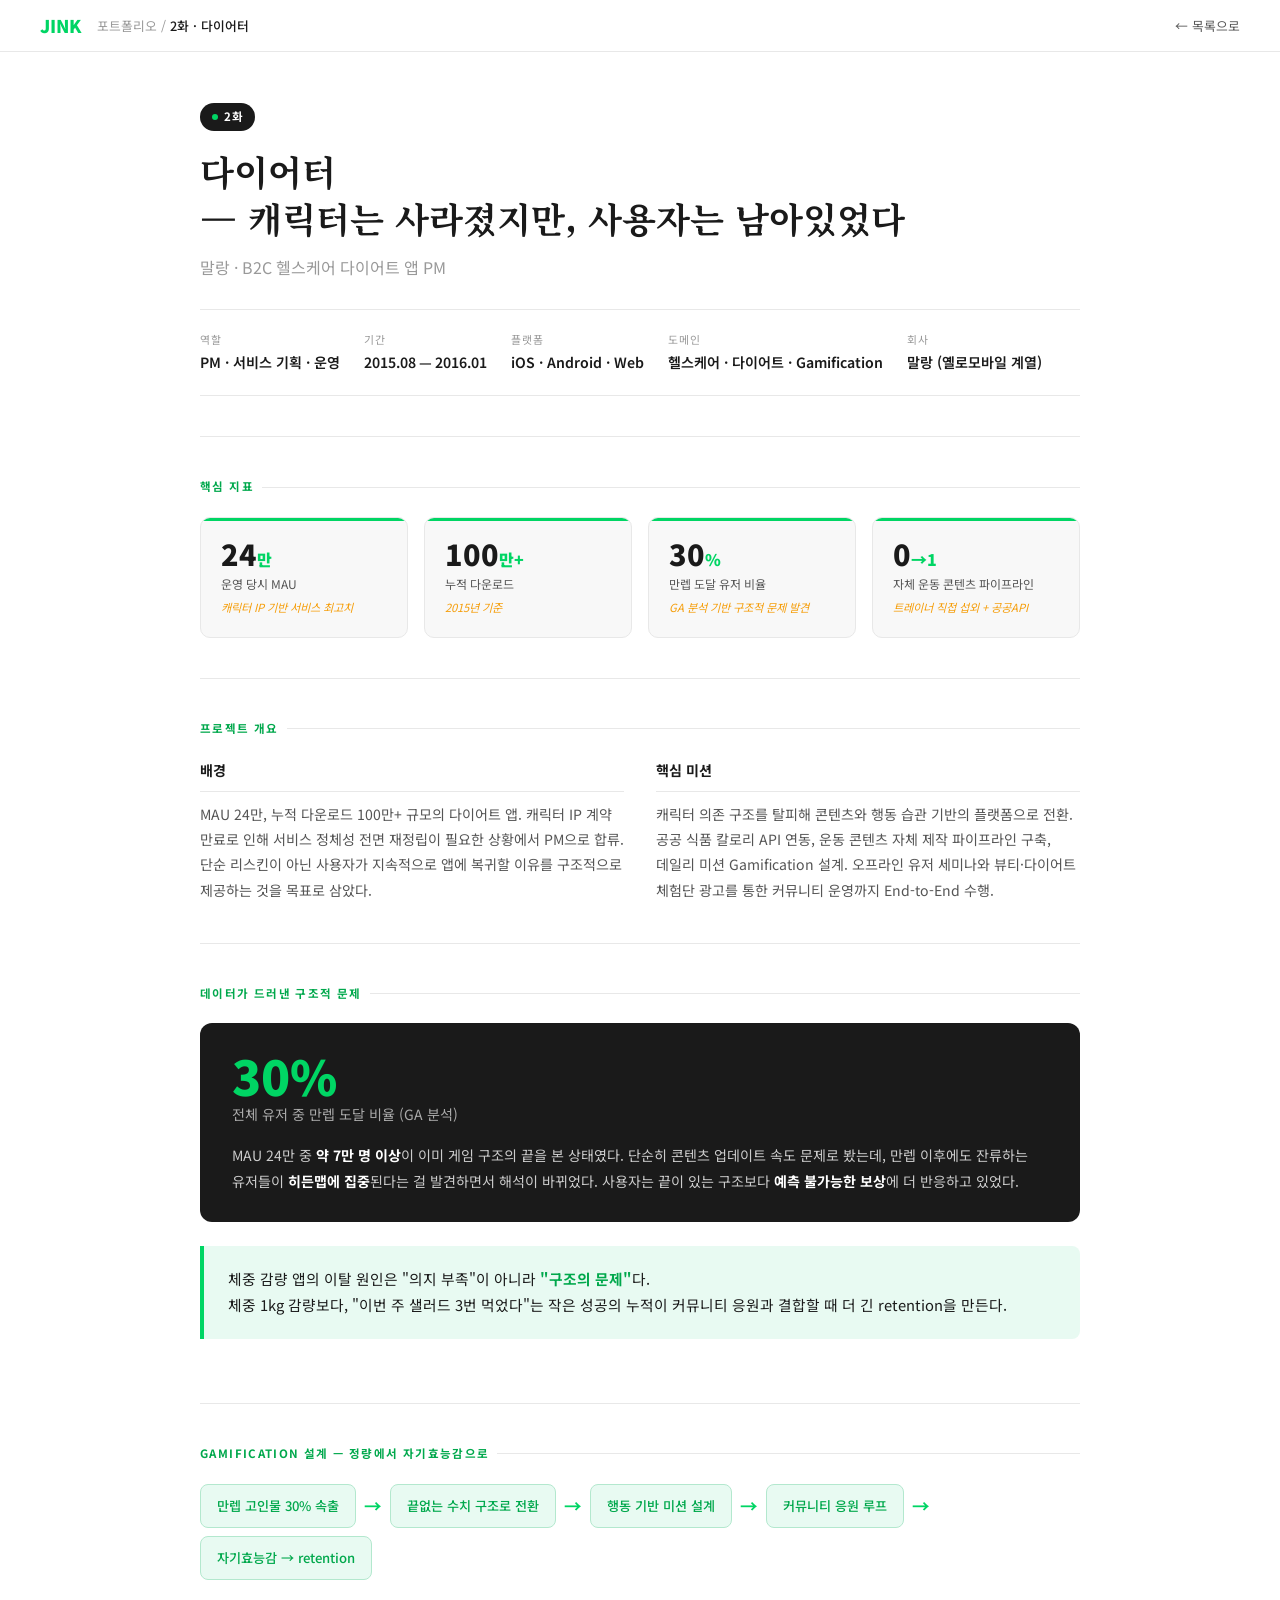
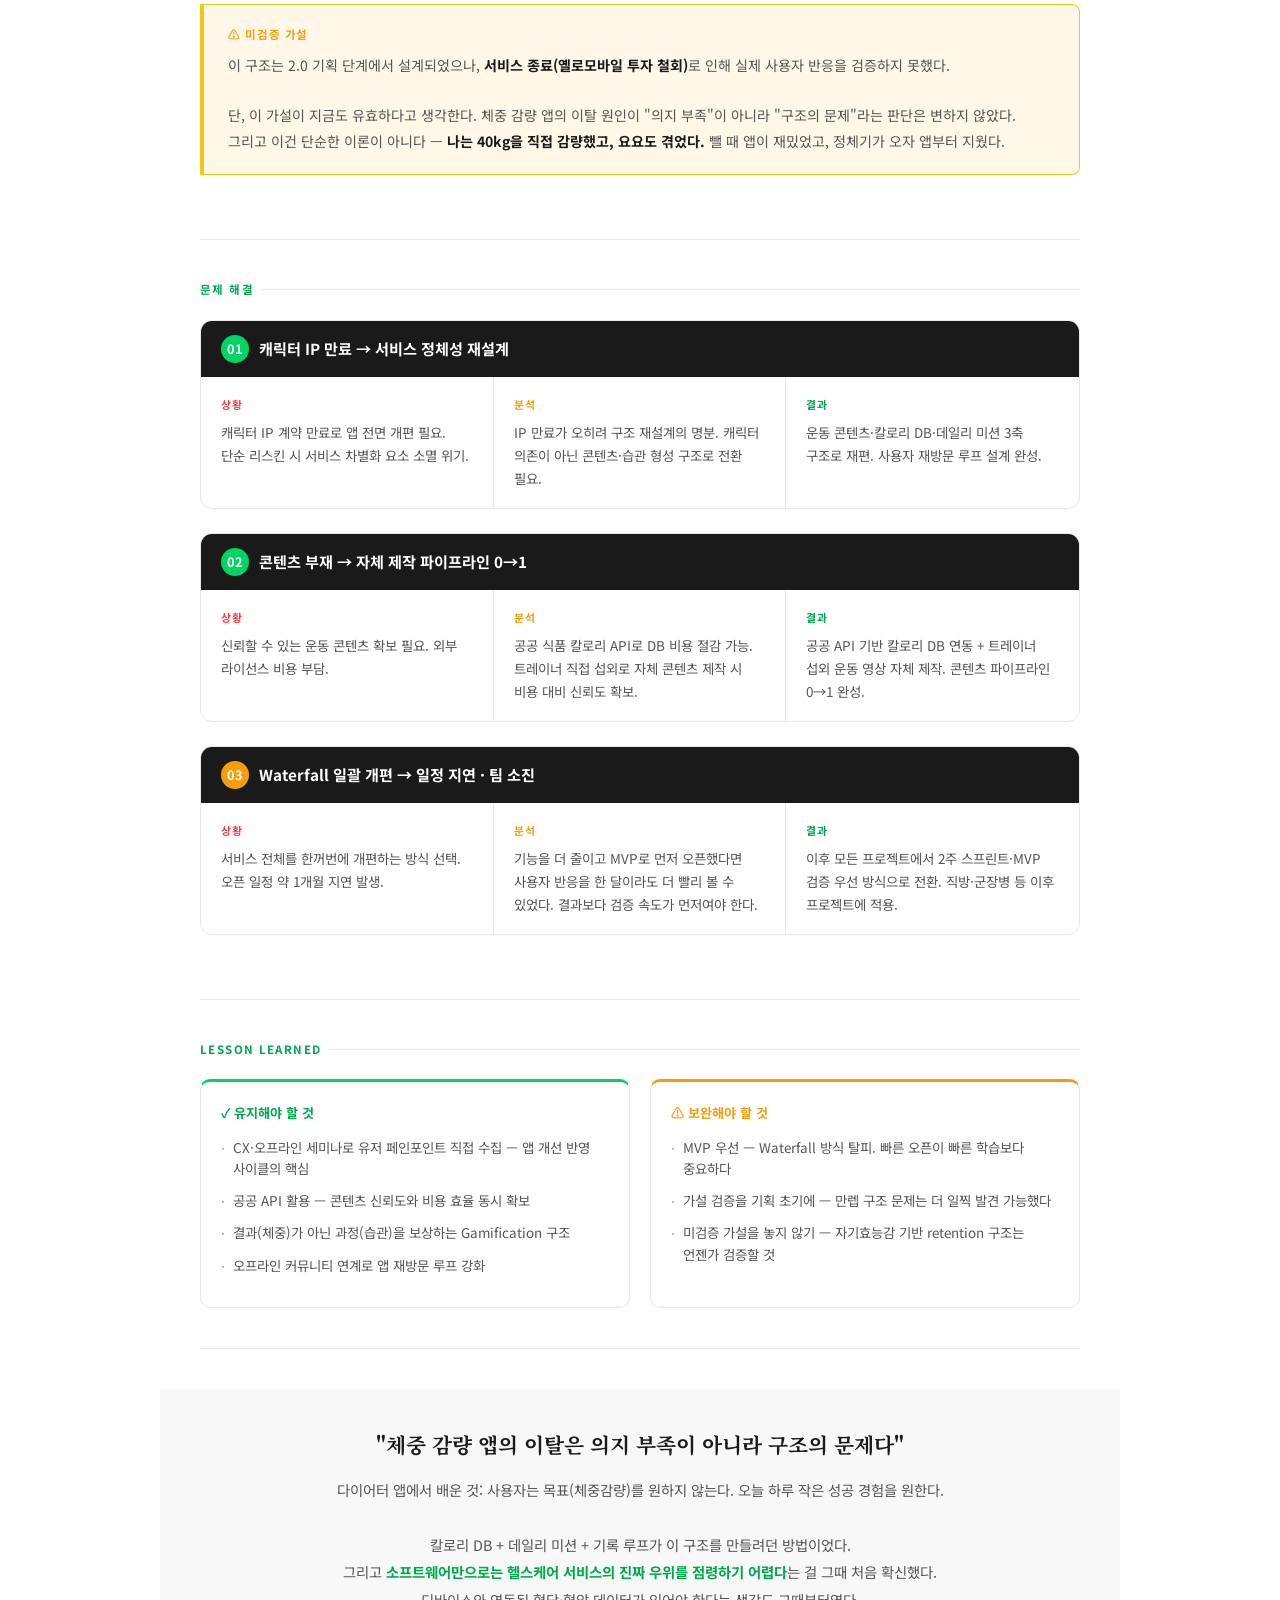
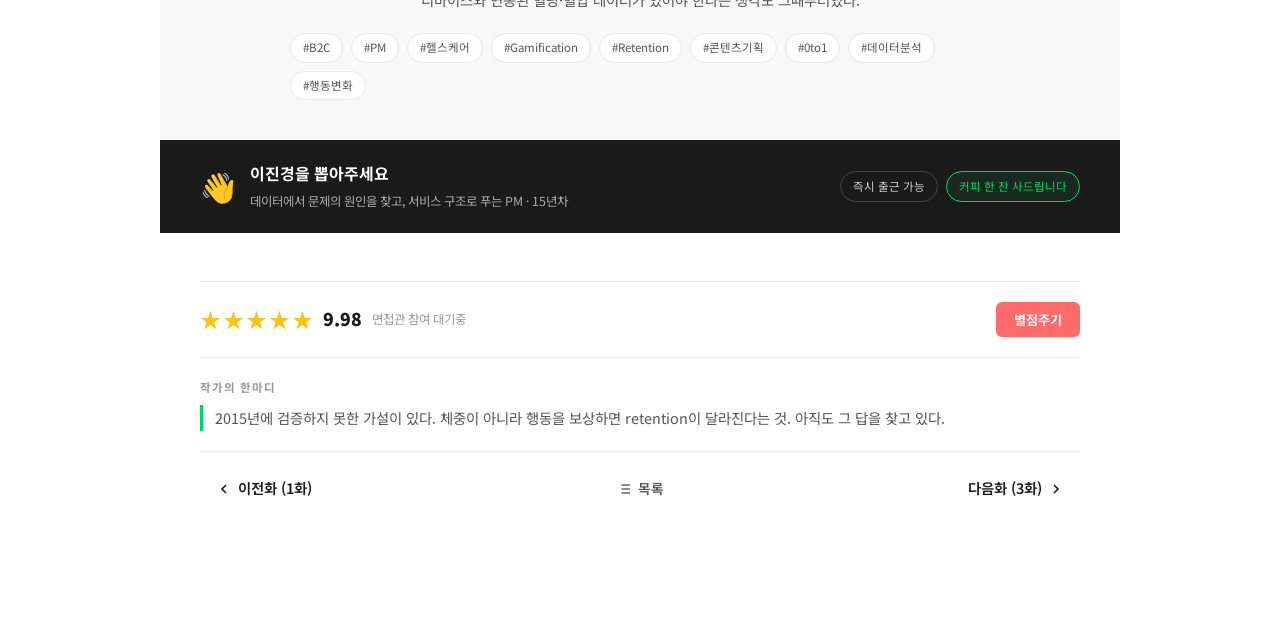
==== portfolio_dieter.html @ 65a644e1 "feat: 포트폴리오 이미지 경로 수정 및 배포 버전 완료" ====
<!DOCTYPE html>
<html lang="ko">
<head>
<meta charset="UTF-8">
<meta name="viewport" content="width=device-width, initial-scale=1.0">
<title>2화 — 다이어터 | JINK Portfolio</title>
<link href="https://fonts.googleapis.com/css2?family=Noto+Sans+KR:wght@300;400;500;700;900&family=Noto+Serif+KR:wght@400;700&display=swap" rel="stylesheet">
<style>
  :root {
    --primary: #00d564;
    --primary-light: #e8faf2;
    --primary-dark: #00a84c;
    --accent: #ff6b6b;
    --warning: #f59e0b;
    --text-primary: #1a1a1a;
    --text-secondary: #555;
    --text-muted: #999;
    --border: #e8e8e8;
    --bg: #ffffff;
    --bg-sub: #f8f8f8;
    --bg-dark: #1a1a1a;
    --star: #f5c518;
    --width: 960px;
  }

  * { box-sizing: border-box; margin: 0; padding: 0; }

  body {
    font-family: 'Noto Sans KR', sans-serif;
    background: var(--bg);
    color: var(--text-primary);
    line-height: 1.7;
  }

  /* ── 헤더 ── */
  .header {
    position: sticky;
    top: 0;
    z-index: 100;
    background: rgba(255,255,255,0.95);
    backdrop-filter: blur(8px);
    border-bottom: 1px solid var(--border);
    padding: 0 40px;
    height: 52px;
    display: flex;
    align-items: center;
    justify-content: space-between;
    max-width: 100%;
  }
  .header-left { display: flex; align-items: center; gap: 16px; }
  .logo { font-size: 1.1rem; font-weight: 900; color: var(--primary); }
  .breadcrumb { font-size: 0.8rem; color: var(--text-muted); }
  .breadcrumb span { color: var(--text-primary); font-weight: 500; }
  .back-btn {
    font-size: 0.8rem;
    color: var(--text-secondary);
    cursor: pointer;
    display: flex;
    align-items: center;
    gap: 4px;
    text-decoration: none;
    transition: color 0.15s;
  }
  .back-btn:hover { color: var(--primary); }

  /* ── 메인 컨테이너 ── */
  .container {
    max-width: var(--width);
    margin: 0 auto;
    padding: 0 40px 80px;
  }

  /* ── 히어로 섹션 ── */
  .hero {
    padding: 48px 0 40px;
    border-bottom: 1px solid var(--border);
  }
  .episode-badge {
    display: inline-flex;
    align-items: center;
    gap: 6px;
    background: var(--bg-dark);
    color: #fff;
    font-size: 0.72rem;
    font-weight: 700;
    padding: 4px 12px;
    border-radius: 20px;
    letter-spacing: 0.05em;
    margin-bottom: 16px;
  }
  .episode-badge .dot { width: 6px; height: 6px; border-radius: 50%; background: var(--primary); }
  .hero-title {
    font-family: 'Noto Serif KR', serif;
    font-size: 2.2rem;
    font-weight: 700;
    line-height: 1.35;
    color: var(--text-primary);
    margin-bottom: 12px;
    word-break: keep-all;
  }
  .hero-sub {
    font-size: 1rem;
    color: var(--text-muted);
    margin-bottom: 28px;
  }
  .hero-meta {
    display: flex;
    flex-wrap: wrap;
    gap: 24px;
    padding: 20px 0;
    border-top: 1px solid var(--border);
    border-bottom: 1px solid var(--border);
  }
  .meta-item { display: flex; flex-direction: column; gap: 3px; }
  .meta-label { font-size: 0.68rem; color: var(--text-muted); letter-spacing: 0.1em; text-transform: uppercase; }
  .meta-value { font-size: 0.88rem; font-weight: 600; color: var(--text-primary); }

  /* ── KPI 그리드 ── */
  .kpi-section { padding: 40px 0; border-bottom: 1px solid var(--border); }
  .section-title {
    font-size: 0.72rem;
    font-weight: 700;
    letter-spacing: 0.12em;
    color: var(--primary-dark);
    text-transform: uppercase;
    margin-bottom: 20px;
    display: flex;
    align-items: center;
    gap: 8px;
  }
  .section-title::after {
    content: '';
    flex: 1;
    height: 1px;
    background: var(--border);
  }
  .kpi-grid {
    display: grid;
    grid-template-columns: repeat(4, 1fr);
    gap: 16px;
  }
  @media(max-width: 700px) { .kpi-grid { grid-template-columns: repeat(2, 1fr); } }
  .kpi-card {
    background: var(--bg-sub);
    border: 1px solid var(--border);
    border-radius: 10px;
    padding: 20px;
    position: relative;
    overflow: hidden;
  }
  .kpi-card::before {
    content: '';
    position: absolute;
    top: 0; left: 0; right: 0;
    height: 3px;
    background: var(--primary);
  }
  .kpi-num {
    font-size: 1.8rem;
    font-weight: 900;
    color: var(--text-primary);
    line-height: 1.1;
    margin-bottom: 4px;
  }
  .kpi-num span { font-size: 1rem; color: var(--primary); }
  .kpi-desc { font-size: 0.75rem; color: var(--text-secondary); margin-bottom: 4px; }
  .kpi-context { font-size: 0.7rem; color: var(--warning); font-style: italic; }

  /* ── 개요 섹션 ── */
  .overview-section { padding: 40px 0; border-bottom: 1px solid var(--border); }
  .overview-grid {
    display: grid;
    grid-template-columns: 1fr 1fr;
    gap: 32px;
  }
  @media(max-width: 640px) { .overview-grid { grid-template-columns: 1fr; } }
  .overview-block h3 {
    font-size: 0.88rem;
    font-weight: 700;
    color: var(--text-primary);
    margin-bottom: 10px;
    padding-bottom: 8px;
    border-bottom: 1px solid var(--border);
  }
  .overview-block p {
    font-size: 0.88rem;
    color: var(--text-secondary);
    line-height: 1.8;
    word-break: keep-all;
  }

  /* ── 인사이트 박스 ── */
  .insight-box {
    background: var(--primary-light);
    border-left: 4px solid var(--primary);
    border-radius: 0 8px 8px 0;
    padding: 20px 24px;
    margin: 24px 0;
    font-size: 0.92rem;
    color: var(--text-primary);
    line-height: 1.8;
    word-break: keep-all;
  }
  .insight-box strong { color: var(--primary-dark); }

  /* ── 문제 해결 섹션 ── */
  .problem-section { padding: 40px 0; border-bottom: 1px solid var(--border); }
  .problem-card {
    border: 1px solid var(--border);
    border-radius: 12px;
    overflow: hidden;
    margin-bottom: 24px;
  }
  .problem-header {
    background: var(--bg-dark);
    color: #fff;
    padding: 14px 20px;
    display: flex;
    align-items: center;
    gap: 10px;
  }
  .problem-num {
    width: 28px; height: 28px;
    border-radius: 50%;
    background: var(--primary);
    color: #fff;
    font-size: 0.8rem;
    font-weight: 700;
    display: flex;
    align-items: center;
    justify-content: center;
    flex-shrink: 0;
  }
  .problem-header h3 { font-size: 0.95rem; font-weight: 700; }
  .problem-body {
    display: grid;
    grid-template-columns: 1fr 1fr 1fr;
    gap: 0;
  }
  @media(max-width: 640px) { .problem-body { grid-template-columns: 1fr; } }
  .problem-cell {
    padding: 18px 20px;
    border-right: 1px solid var(--border);
  }
  .problem-cell:last-child { border-right: none; }
  .cell-label {
    font-size: 0.68rem;
    font-weight: 700;
    letter-spacing: 0.1em;
    color: var(--text-muted);
    text-transform: uppercase;
    margin-bottom: 8px;
  }
  .cell-label.situation { color: #ef4444; }
  .cell-label.analysis { color: var(--warning); }
  .cell-label.result { color: var(--primary-dark); }
  .problem-cell p { font-size: 0.84rem; color: var(--text-secondary); line-height: 1.7; word-break: keep-all; }

  /* ── 데이터 분석 섹션 ── */
  .data-section { padding: 40px 0; border-bottom: 1px solid var(--border); }
  .data-highlight {
    background: var(--bg-dark);
    border-radius: 12px;
    padding: 28px 32px;
    margin-bottom: 24px;
    color: #fff;
  }
  .data-highlight .big-num {
    font-size: 3rem;
    font-weight: 900;
    color: var(--primary);
    line-height: 1;
  }
  .data-highlight .big-label {
    font-size: 0.88rem;
    color: #aaa;
    margin-top: 4px;
    margin-bottom: 16px;
  }
  .data-highlight p { font-size: 0.88rem; color: #ccc; line-height: 1.8; word-break: keep-all; }
  .data-highlight strong { color: #fff; }

  /* ── 가설 전환 플로우 ── */
  .flow-section { padding: 40px 0; border-bottom: 1px solid var(--border); }
  .flow-wrap {
    display: flex;
    flex-wrap: wrap;
    align-items: center;
    gap: 8px;
    margin: 20px 0;
  }
  .flow-step {
    background: var(--primary-light);
    border: 1px solid #b3e8ce;
    border-radius: 8px;
    padding: 10px 16px;
    font-size: 0.82rem;
    color: var(--primary-dark);
    font-weight: 500;
    word-break: keep-all;
  }
  .flow-arrow { color: var(--primary); font-size: 1.1rem; font-weight: 700; }

  /* ── 미검증 가설 박스 ── */
  .unverified-box {
    background: #fff8e8;
    border: 1px solid #f5c518;
    border-left: 4px solid #f5c518;
    border-radius: 0 8px 8px 0;
    padding: 20px 24px;
    margin: 24px 0;
  }
  .unverified-label {
    font-size: 0.72rem;
    font-weight: 700;
    color: var(--warning);
    letter-spacing: 0.08em;
    margin-bottom: 8px;
  }
  .unverified-box p { font-size: 0.88rem; color: var(--text-secondary); line-height: 1.8; word-break: keep-all; }
  .unverified-box strong { color: var(--text-primary); }

  /* ── Lesson Learned ── */
  .lesson-section { padding: 40px 0; border-bottom: 1px solid var(--border); }
  .lesson-grid {
    display: grid;
    grid-template-columns: 1fr 1fr;
    gap: 20px;
  }
  @media(max-width: 640px) { .lesson-grid { grid-template-columns: 1fr; } }
  .lesson-card {
    border: 1px solid var(--border);
    border-radius: 10px;
    padding: 20px;
  }
  .lesson-card.keep { border-top: 3px solid var(--primary); }
  .lesson-card.fix { border-top: 3px solid var(--warning); }
  .lesson-card h3 {
    font-size: 0.82rem;
    font-weight: 700;
    margin-bottom: 12px;
  }
  .lesson-card.keep h3 { color: var(--primary-dark); }
  .lesson-card.fix h3 { color: var(--warning); }
  .lesson-item {
    display: flex;
    gap: 8px;
    margin-bottom: 10px;
    font-size: 0.84rem;
    color: var(--text-secondary);
    line-height: 1.6;
    word-break: keep-all;
  }
  .lesson-item::before {
    content: '·';
    color: var(--text-muted);
    flex-shrink: 0;
    margin-top: 1px;
  }

  /* ── 웰다 연결 섹션 ── */
  .connect-section {
    padding: 40px 0;
    background: var(--bg-sub);
    margin: 40px -40px 0;
    padding: 40px;
  }
  .connect-box {
    max-width: 700px;
    margin: 0 auto;
    text-align: center;
  }
  .connect-box .connect-title {
    font-family: 'Noto Serif KR', serif;
    font-size: 1.3rem;
    font-weight: 700;
    color: var(--text-primary);
    margin-bottom: 16px;
    line-height: 1.5;
    word-break: keep-all;
  }
  .connect-box p {
    font-size: 0.9rem;
    color: var(--text-secondary);
    line-height: 1.9;
    word-break: keep-all;
  }
  .connect-box strong { color: var(--primary-dark); }

  /* ── 태그 ── */
  .tags { display: flex; flex-wrap: wrap; gap: 8px; margin-top: 20px; }
  .tag {
    font-size: 0.72rem;
    padding: 4px 12px;
    border-radius: 20px;
    border: 1px solid var(--border);
    color: var(--text-secondary);
    background: var(--bg);
  }

  /* ── 네비게이션 ── */
  .nav-bottom {
    display: flex;
    justify-content: space-between;
    align-items: center;
    padding: 32px 0 0;
    border-top: 1px solid var(--border);
    margin-top: 40px;
  }
  .nav-btn {
    display: flex;
    flex-direction: column;
    gap: 4px;
    cursor: pointer;
    text-decoration: none;
  }
  .nav-btn .nav-label { font-size: 0.7rem; color: var(--text-muted); }
  .nav-btn .nav-title { font-size: 0.9rem; font-weight: 600; color: var(--text-primary); }
  .nav-btn:hover .nav-title { color: var(--primary); }
  .nav-btn.next { text-align: right; }

  /* ── 에피소드 푸터 ── */
  .episode-footer {
    margin-top: 48px;
    border-top: 1px solid var(--border);
  }
  .rating-section {
    display: flex;
    align-items: center;
    justify-content: space-between;
    padding: 20px 0;
    border-bottom: 1px solid var(--border);
  }
  .rating-left { display: flex; align-items: center; gap: 10px; }
  .rating-stars { display: flex; gap: 2px; }
  .star { font-size: 1.3rem; color: var(--star); }
  .rating-num { font-size: 1.1rem; font-weight: 900; color: var(--text-primary); }
  .rating-count { font-size: 0.78rem; color: var(--text-muted); }
  .rating-btn {
    background: var(--accent);
    color: #fff;
    border: none;
    border-radius: 6px;
    padding: 8px 18px;
    font-size: 0.82rem;
    font-weight: 700;
    cursor: pointer;
    font-family: 'Noto Sans KR', sans-serif;
    transition: background 0.15s;
  }
  .rating-btn:hover { background: #e05555; }
  .author-comment {
    padding: 20px 0;
    border-bottom: 1px solid var(--border);
  }
  .author-comment-label {
    font-size: 0.72rem;
    font-weight: 700;
    color: var(--text-muted);
    letter-spacing: 0.08em;
    margin-bottom: 8px;
  }
  .author-comment-text {
    font-size: 0.9rem;
    color: var(--text-secondary);
    line-height: 1.8;
    word-break: keep-all;
    padding-left: 12px;
    border-left: 3px solid var(--primary);
  }
  .episode-nav {
    display: flex;
    align-items: center;
    justify-content: space-between;
    padding: 16px 0 40px;
  }
  .ep-nav-btn {
    display: flex;
    align-items: center;
    gap: 6px;
    font-size: 0.9rem;
    font-weight: 600;
    color: var(--text-primary);
    text-decoration: none;
    padding: 8px 16px;
    border-radius: 6px;
    transition: all 0.15s;
  }
  .ep-nav-btn:hover { background: var(--bg-sub); color: var(--primary); }
  .ep-nav-btn.center { color: var(--text-secondary); font-size: 0.85rem; }

  /* ── 채용 배너 ── */
  .hire-banner {
    background: var(--bg-dark);
    margin: 0 -40px;
    padding: 0 40px;
  }
  .hire-banner-inner {
    max-width: var(--width);
    margin: 0 auto;
    padding: 20px 0;
    display: flex;
    align-items: center;
    justify-content: space-between;
    gap: 20px;
  }
  .hire-left { display: flex; align-items: center; gap: 14px; }
  .hire-emoji { font-size: 1.8rem; }
  .hire-title { font-size: 1rem; font-weight: 700; color: #fff; margin-bottom: 4px; }
  .hire-sub { font-size: 0.78rem; color: #aaa; }
  .hire-right { display: flex; gap: 8px; flex-shrink: 0; flex-wrap: wrap; }
  .hire-tag {
    font-size: 0.72rem;
    padding: 5px 12px;
    border-radius: 20px;
    border: 1px solid #444;
    color: #ccc;
    white-space: nowrap;
  }
  .hire-tag.green {
    border-color: var(--primary);
    color: var(--primary);
    background: rgba(0,213,100,0.08);
  }
</style>
</head>
<body>

<!-- 헤더 -->
<header class="header">
  <div class="header-left">
    <div class="logo">JINK</div>
    <div class="breadcrumb">포트폴리오 / <span>2화 · 다이어터</span></div>
  </div>
  <a href="portfolio_webtoon.html" class="back-btn">
    ← 목록으로
  </a>
</header>

<div class="container">

  <!-- 히어로 -->
  <section class="hero">
    <div class="episode-badge">
      <span class="dot"></span>
      2화
    </div>
    <h1 class="hero-title">다이어터<br>— 캐릭터는 사라졌지만, 사용자는 남아있었다</h1>
    <p class="hero-sub">말랑 · B2C 헬스케어 다이어트 앱 PM</p>
    <div class="hero-meta">
      <div class="meta-item">
        <span class="meta-label">역할</span>
        <span class="meta-value">PM · 서비스 기획 · 운영</span>
      </div>
      <div class="meta-item">
        <span class="meta-label">기간</span>
        <span class="meta-value">2015.08 — 2016.01</span>
      </div>
      <div class="meta-item">
        <span class="meta-label">플랫폼</span>
        <span class="meta-value">iOS · Android · Web</span>
      </div>
      <div class="meta-item">
        <span class="meta-label">도메인</span>
        <span class="meta-value">헬스케어 · 다이어트 · Gamification</span>
      </div>
      <div class="meta-item">
        <span class="meta-label">회사</span>
        <span class="meta-value">말랑 (옐로모바일 계열)</span>
      </div>
    </div>
  </section>

  <!-- KPI -->
  <section class="kpi-section">
    <div class="section-title">핵심 지표</div>
    <div class="kpi-grid">
      <div class="kpi-card">
        <div class="kpi-num">24<span>만</span></div>
        <div class="kpi-desc">운영 당시 MAU</div>
        <div class="kpi-context">캐릭터 IP 기반 서비스 최고치</div>
      </div>
      <div class="kpi-card">
        <div class="kpi-num">100<span>만+</span></div>
        <div class="kpi-desc">누적 다운로드</div>
        <div class="kpi-context">2015년 기준</div>
      </div>
      <div class="kpi-card">
        <div class="kpi-num">30<span>%</span></div>
        <div class="kpi-desc">만렙 도달 유저 비율</div>
        <div class="kpi-context">GA 분석 기반 구조적 문제 발견</div>
      </div>
      <div class="kpi-card">
        <div class="kpi-num">0<span>→1</span></div>
        <div class="kpi-desc">자체 운동 콘텐츠 파이프라인</div>
        <div class="kpi-context">트레이너 직접 섭외 + 공공API</div>
      </div>
    </div>
  </section>

  <!-- 개요 -->
  <section class="overview-section">
    <div class="section-title">프로젝트 개요</div>
    <div class="overview-grid">
      <div class="overview-block">
        <h3>배경</h3>
        <p>MAU 24만, 누적 다운로드 100만+ 규모의 다이어트 앱. 캐릭터 IP 계약 만료로 인해 서비스 정체성 전면 재정립이 필요한 상황에서 PM으로 합류. 단순 리스킨이 아닌 사용자가 지속적으로 앱에 복귀할 이유를 구조적으로 제공하는 것을 목표로 삼았다.</p>
      </div>
      <div class="overview-block">
        <h3>핵심 미션</h3>
        <p>캐릭터 의존 구조를 탈피해 콘텐츠와 행동 습관 기반의 플랫폼으로 전환. 공공 식품 칼로리 API 연동, 운동 콘텐츠 자체 제작 파이프라인 구축, 데일리 미션 Gamification 설계. 오프라인 유저 세미나와 뷰티·다이어트 체험단 광고를 통한 커뮤니티 운영까지 End-to-End 수행.</p>
      </div>
    </div>
  </section>

  <!-- 데이터 분석 -->
  <section class="data-section">
    <div class="section-title">데이터가 드러낸 구조적 문제</div>

    <div class="data-highlight">
      <div class="big-num">30%</div>
      <div class="big-label">전체 유저 중 만렙 도달 비율 (GA 분석)</div>
      <p>MAU 24만 중 <strong>약 7만 명 이상</strong>이 이미 게임 구조의 끝을 본 상태였다. 단순히 콘텐츠 업데이트 속도 문제로 봤는데, 만렙 이후에도 잔류하는 유저들이 <strong>히든맵에 집중</strong>된다는 걸 발견하면서 해석이 바뀌었다. 사용자는 끝이 있는 구조보다 <strong>예측 불가능한 보상</strong>에 더 반응하고 있었다.</p>
    </div>

    <div class="insight-box">
      체중 감량 앱의 이탈 원인은 "의지 부족"이 아니라 <strong>"구조의 문제"</strong>다.<br>
      체중 1kg 감량보다, "이번 주 샐러드 3번 먹었다"는 작은 성공의 누적이 커뮤니티 응원과 결합할 때 더 긴 retention을 만든다.
    </div>
  </section>

  <!-- Gamification 가설 전환 -->
  <section class="flow-section">
    <div class="section-title">Gamification 설계 — 정량에서 자기효능감으로</div>

    <div class="flow-wrap">
      <div class="flow-step">만렙 고인물 30% 속출</div>
      <div class="flow-arrow">→</div>
      <div class="flow-step">끝없는 수치 구조로 전환</div>
      <div class="flow-arrow">→</div>
      <div class="flow-step">행동 기반 미션 설계</div>
      <div class="flow-arrow">→</div>
      <div class="flow-step">커뮤니티 응원 루프</div>
      <div class="flow-arrow">→</div>
      <div class="flow-step">자기효능감 → retention</div>
    </div>

    <div class="unverified-box">
      <div class="unverified-label">⚠ 미검증 가설</div>
      <p>이 구조는 2.0 기획 단계에서 설계되었으나, <strong>서비스 종료(옐로모바일 투자 철회)</strong>로 인해 실제 사용자 반응을 검증하지 못했다.<br><br>
      단, 이 가설이 지금도 유효하다고 생각한다. 체중 감량 앱의 이탈 원인이 "의지 부족"이 아니라 "구조의 문제"라는 판단은 변하지 않았다. 그리고 이건 단순한 이론이 아니다 — <strong>나는 40kg을 직접 감량했고, 요요도 겪었다.</strong> 뺄 때 앱이 재밌었고, 정체기가 오자 앱부터 지웠다.</p>
    </div>
  </section>

  <!-- 문제 해결 -->
  <section class="problem-section">
    <div class="section-title">문제 해결</div>

    <div class="problem-card">
      <div class="problem-header">
        <div class="problem-num">01</div>
        <h3>캐릭터 IP 만료 → 서비스 정체성 재설계</h3>
      </div>
      <div class="problem-body">
        <div class="problem-cell">
          <div class="cell-label situation">상황</div>
          <p>캐릭터 IP 계약 만료로 앱 전면 개편 필요. 단순 리스킨 시 서비스 차별화 요소 소멸 위기.</p>
        </div>
        <div class="problem-cell">
          <div class="cell-label analysis">분석</div>
          <p>IP 만료가 오히려 구조 재설계의 명분. 캐릭터 의존이 아닌 콘텐츠·습관 형성 구조로 전환 필요.</p>
        </div>
        <div class="problem-cell">
          <div class="cell-label result">결과</div>
          <p>운동 콘텐츠·칼로리 DB·데일리 미션 3축 구조로 재편. 사용자 재방문 루프 설계 완성.</p>
        </div>
      </div>
    </div>

    <div class="problem-card">
      <div class="problem-header">
        <div class="problem-num">02</div>
        <h3>콘텐츠 부재 → 자체 제작 파이프라인 0→1</h3>
      </div>
      <div class="problem-body">
        <div class="problem-cell">
          <div class="cell-label situation">상황</div>
          <p>신뢰할 수 있는 운동 콘텐츠 확보 필요. 외부 라이선스 비용 부담.</p>
        </div>
        <div class="problem-cell">
          <div class="cell-label analysis">분석</div>
          <p>공공 식품 칼로리 API로 DB 비용 절감 가능. 트레이너 직접 섭외로 자체 콘텐츠 제작 시 비용 대비 신뢰도 확보.</p>
        </div>
        <div class="problem-cell">
          <div class="cell-label result">결과</div>
          <p>공공 API 기반 칼로리 DB 연동 + 트레이너 섭외 운동 영상 자체 제작. 콘텐츠 파이프라인 0→1 완성.</p>
        </div>
      </div>
    </div>

    <div class="problem-card">
      <div class="problem-header">
        <div class="problem-num" style="background:#f59e0b;">03</div>
        <h3>Waterfall 일괄 개편 → 일정 지연 · 팀 소진</h3>
      </div>
      <div class="problem-body">
        <div class="problem-cell">
          <div class="cell-label situation">상황</div>
          <p>서비스 전체를 한꺼번에 개편하는 방식 선택. 오픈 일정 약 1개월 지연 발생.</p>
        </div>
        <div class="problem-cell">
          <div class="cell-label analysis">분석</div>
          <p>기능을 더 줄이고 MVP로 먼저 오픈했다면 사용자 반응을 한 달이라도 더 빨리 볼 수 있었다. 결과보다 검증 속도가 먼저여야 한다.</p>
        </div>
        <div class="problem-cell">
          <div class="cell-label result">결과</div>
          <p>이후 모든 프로젝트에서 2주 스프린트·MVP 검증 우선 방식으로 전환. 직방·군장병 등 이후 프로젝트에 적용.</p>
        </div>
      </div>
    </div>
  </section>

  <!-- Lesson Learned -->
  <section class="lesson-section">
    <div class="section-title">Lesson Learned</div>
    <div class="lesson-grid">
      <div class="lesson-card keep">
        <h3>✓ 유지해야 할 것</h3>
        <div class="lesson-item">CX·오프라인 세미나로 유저 페인포인트 직접 수집 — 앱 개선 반영 사이클의 핵심</div>
        <div class="lesson-item">공공 API 활용 — 콘텐츠 신뢰도와 비용 효율 동시 확보</div>
        <div class="lesson-item">결과(체중)가 아닌 과정(습관)을 보상하는 Gamification 구조</div>
        <div class="lesson-item">오프라인 커뮤니티 연계로 앱 재방문 루프 강화</div>
      </div>
      <div class="lesson-card fix">
        <h3>⚠ 보완해야 할 것</h3>
        <div class="lesson-item">MVP 우선 — Waterfall 방식 탈피. 빠른 오픈이 빠른 학습보다 중요하다</div>
        <div class="lesson-item">가설 검증을 기획 초기에 — 만렙 구조 문제는 더 일찍 발견 가능했다</div>
        <div class="lesson-item">미검증 가설을 놓지 않기 — 자기효능감 기반 retention 구조는 언젠가 검증할 것</div>
      </div>
    </div>
  </section>

  <!-- 웰다/리얼드로우 연결 -->
  <div class="connect-section">
    <div class="connect-box">
      <div class="connect-title">
        "체중 감량 앱의 이탈은 의지 부족이 아니라 구조의 문제다"
      </div>
      <p>
        다이어터 앱에서 배운 것: 사용자는 목표(체중감량)를 원하지 않는다. 오늘 하루 작은 성공 경험을 원한다.<br><br>
        칼로리 DB + 데일리 미션 + 기록 루프가 이 구조를 만들려던 방법이었다.<br>
        그리고 <strong>소프트웨어만으로는 헬스케어 서비스의 진짜 우위를 점령하기 어렵다</strong>는 걸 그때 처음 확신했다.<br>
        디바이스와 연동된 혈당·혈압 데이터가 있어야 한다는 생각도 그때부터였다.
      </p>
      <div class="tags">
        <span class="tag">#B2C</span>
        <span class="tag">#PM</span>
        <span class="tag">#헬스케어</span>
        <span class="tag">#Gamification</span>
        <span class="tag">#Retention</span>
        <span class="tag">#콘텐츠기획</span>
        <span class="tag">#0to1</span>
        <span class="tag">#데이터분석</span>
        <span class="tag">#행동변화</span>
      </div>
    </div>
  </div>


  <!-- 채용 배너 -->
  <div class="hire-banner">
    <div class="hire-banner-inner">
      <div class="hire-left">
        <div class="hire-emoji">👋</div>
        <div class="hire-text">
          <div class="hire-title">이진경을 뽑아주세요</div>
          <div class="hire-sub">데이터에서 문제의 원인을 찾고, 서비스 구조로 푸는 PM · 15년차</div>
        </div>
      </div>
      <div class="hire-right">
        <span class="hire-tag">즉시 출근 가능</span>
        <span class="hire-tag green">커피 한 잔 사드립니다</span>
      </div>
    </div>
  </div>

  <!-- 별점 + 작가의 한마디 + 이전/다음 네비 -->
  <div class="episode-footer">

    <!-- 별점 -->
    <div class="rating-section">
      <div class="rating-left">
        <div class="rating-stars">
          <span class="star">★</span><span class="star">★</span>
          <span class="star">★</span><span class="star">★</span><span class="star">★</span>
        </div>
        <div class="rating-num">9.98</div>
        <div class="rating-count">면접관 참여 대기중</div>
      </div>
      <button class="rating-btn">별점주기</button>
    </div>

    <!-- 작가의 한마디 -->
    <div class="author-comment">
      <div class="author-comment-label">작가의 한마디</div>
      <div class="author-comment-text">
        2015년에 검증하지 못한 가설이 있다. 체중이 아니라 행동을 보상하면 retention이 달라진다는 것. 아직도 그 답을 찾고 있다.
      </div>
    </div>

    <!-- 이전화 / 목록 / 다음화 -->
    <div class="episode-nav">
      <a href="portfolio_kdh.html" class="ep-nav-btn">
        <svg width="16" height="16" viewBox="0 0 24 24" fill="none" stroke="currentColor" stroke-width="2.5"><polyline points="15 18 9 12 15 6"/></svg>
        이전화 (1화)
      </a>
      <a href="portfolio_webtoon.html" class="ep-nav-btn center">
        <svg width="16" height="16" viewBox="0 0 24 24" fill="none" stroke="currentColor" stroke-width="2"><line x1="8" y1="6" x2="21" y2="6"/><line x1="8" y1="12" x2="21" y2="12"/><line x1="8" y1="18" x2="21" y2="18"/><line x1="3" y1="6" x2="3.01" y2="6"/><line x1="3" y1="12" x2="3.01" y2="12"/><line x1="3" y1="18" x2="3.01" y2="18"/></svg>
        목록
      </a>
      <a href="portfolio_subway.html" class="ep-nav-btn">
        다음화 (3화)
        <svg width="16" height="16" viewBox="0 0 24 24" fill="none" stroke="currentColor" stroke-width="2.5"><polyline points="9 18 15 12 9 6"/></svg>
      </a>
    </div>

  </div>

</div>

</body>
</html>
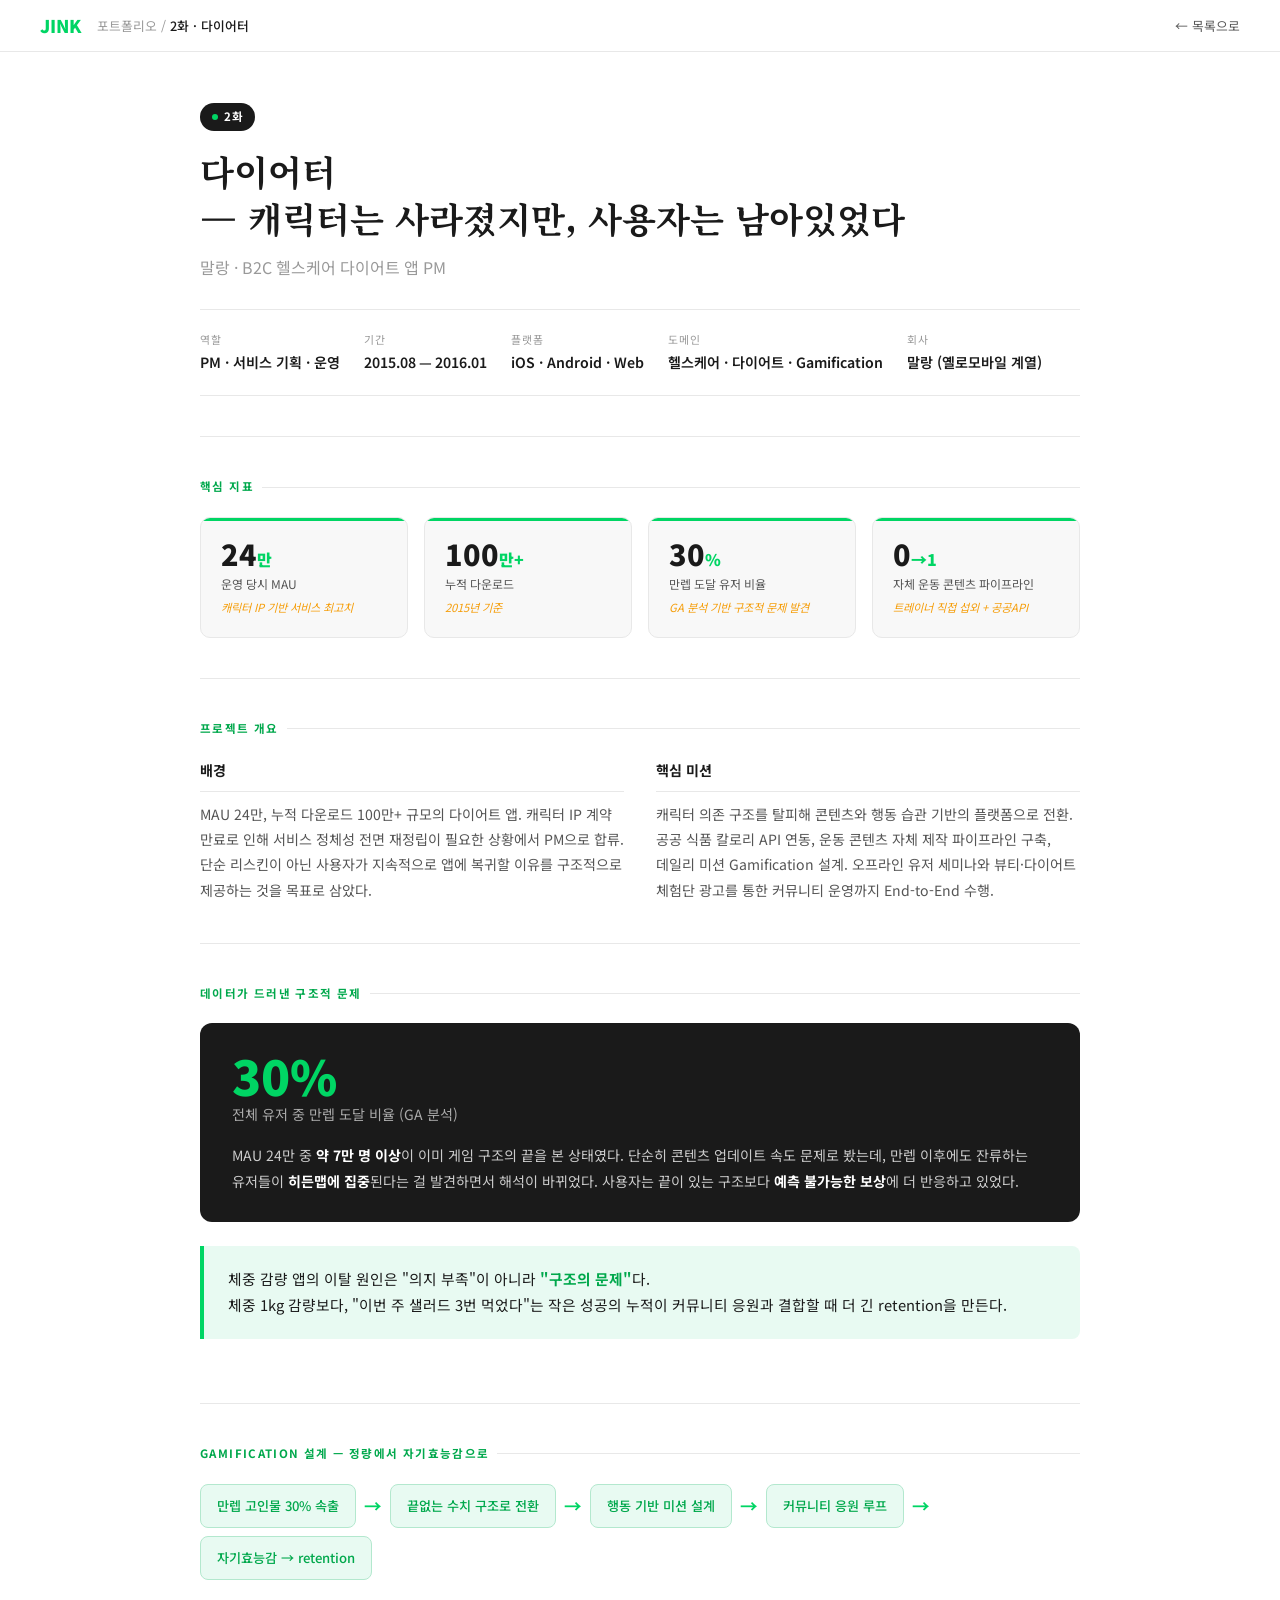
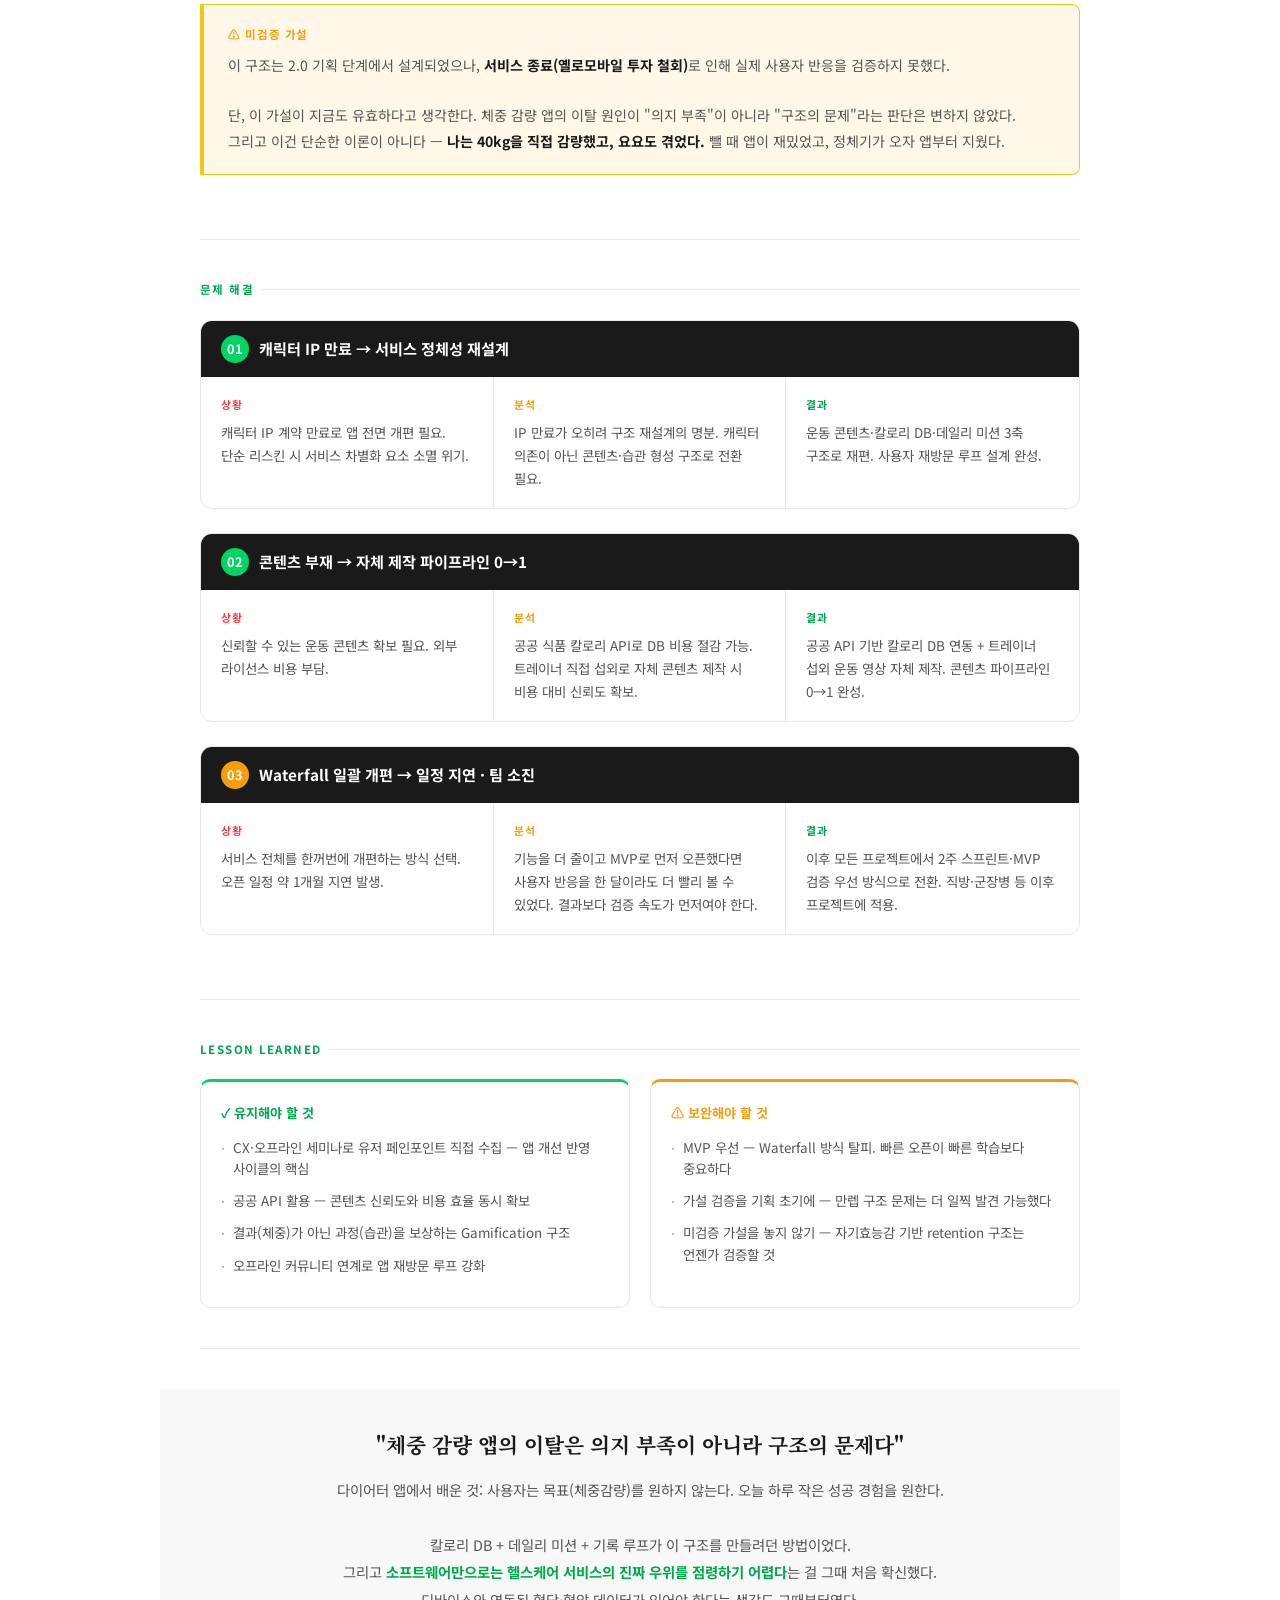
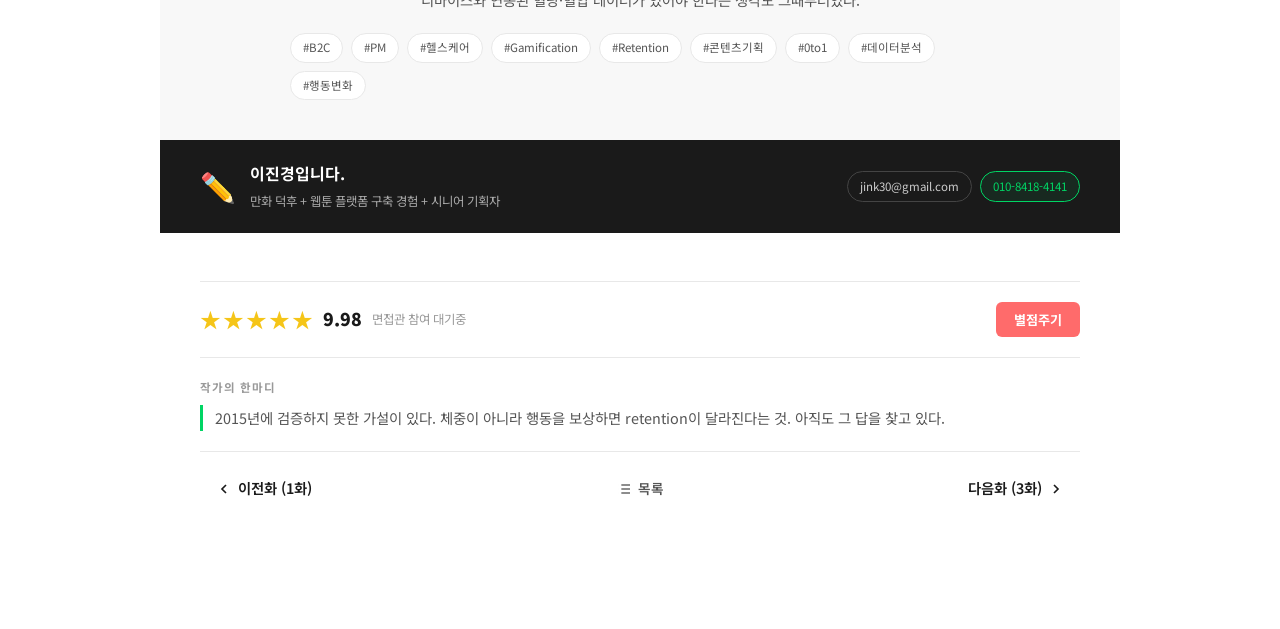
==== commit 4e124114: "htmlmodify" ====
--- a/portfolio_dieter.html
+++ b/portfolio_dieter.html
@@ -771,15 +771,15 @@
   <div class="hire-banner">
     <div class="hire-banner-inner">
       <div class="hire-left">
-        <div class="hire-emoji">👋</div>
+        <div class="hire-emoji">✏️</div>
         <div class="hire-text">
-          <div class="hire-title">이진경을 뽑아주세요</div>
-          <div class="hire-sub">데이터에서 문제의 원인을 찾고, 서비스 구조로 푸는 PM · 15년차</div>
+          <div class="hire-title">이진경입니다.</div>
+          <div class="hire-sub">만화 덕후 + 웹툰 플랫폼 구축 경험 + 시니어 기획자</div>
         </div>
       </div>
       <div class="hire-right">
-        <span class="hire-tag">즉시 출근 가능</span>
-        <span class="hire-tag green">커피 한 잔 사드립니다</span>
+        <span class="hire-tag"<span>jink30@gmail.com</span>
+        <span class="hire-tag green">010-8418-4141</span>
       </div>
     </div>
   </div>
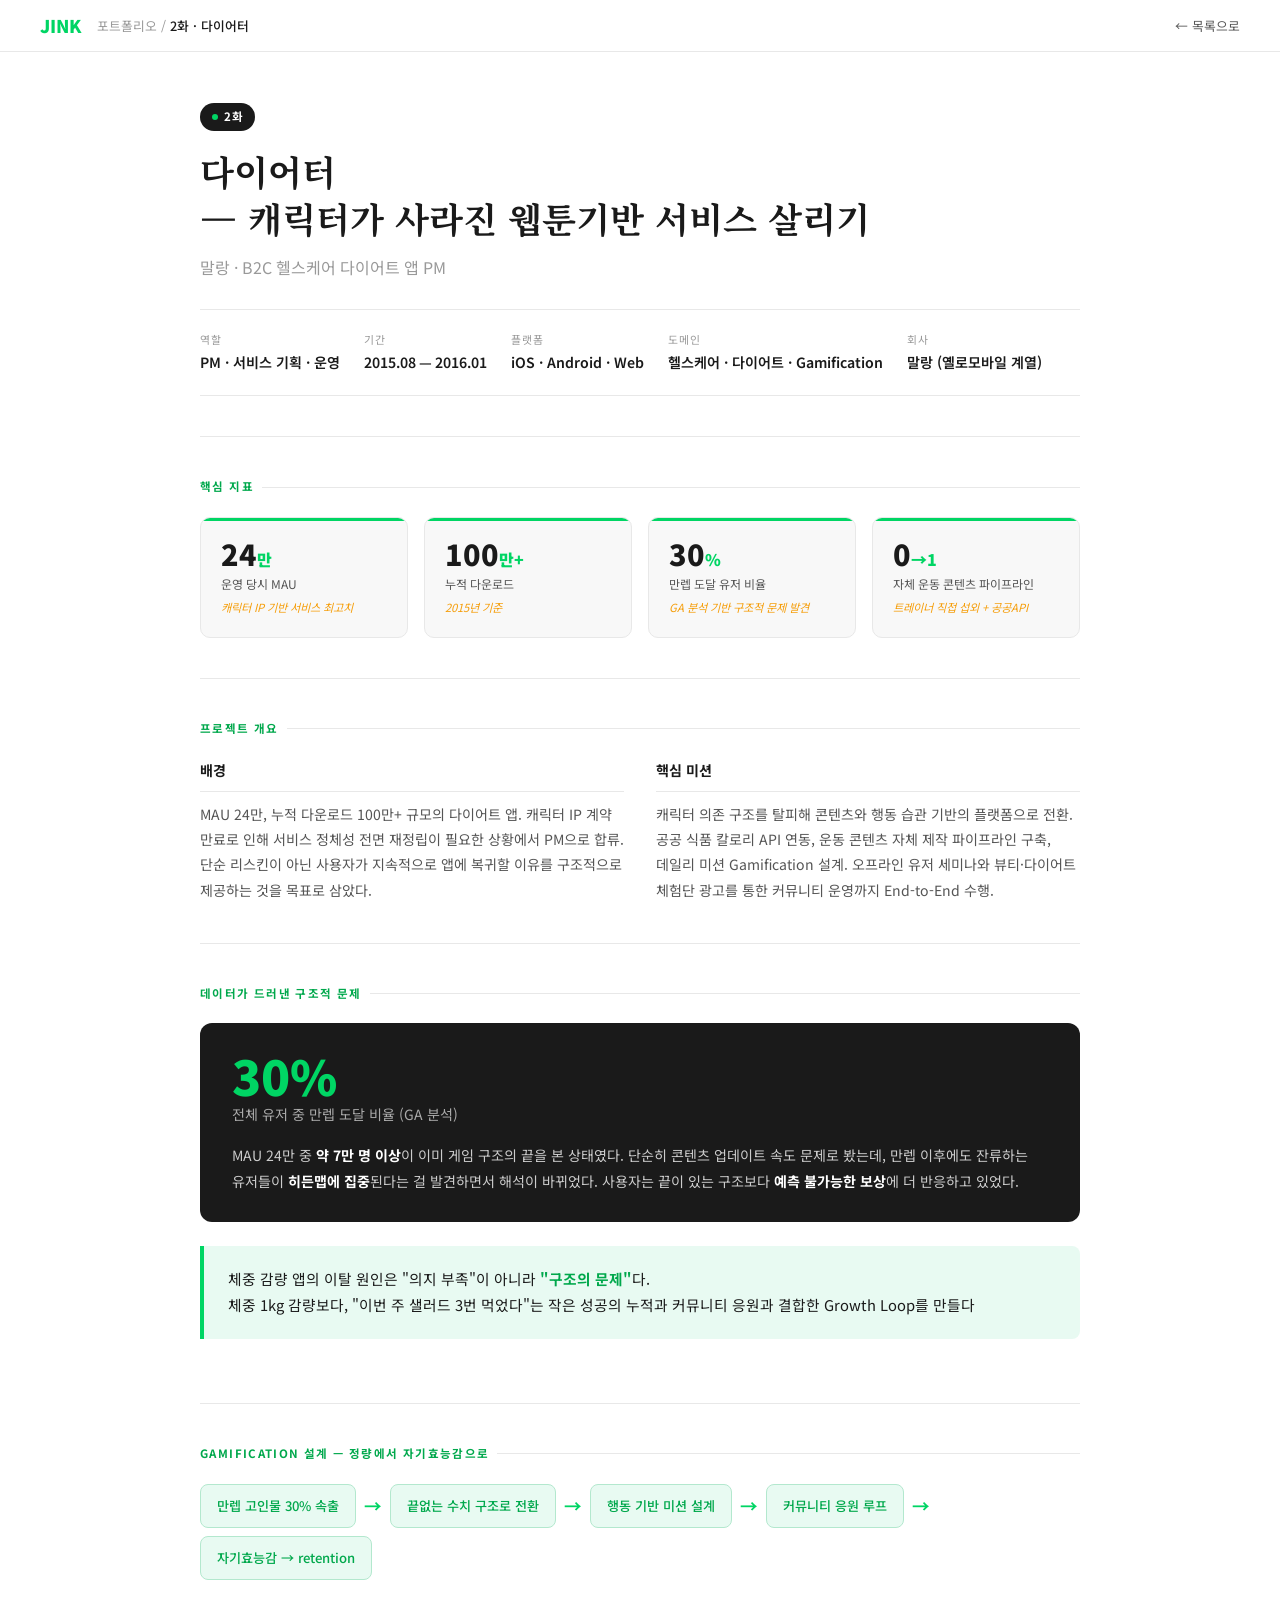
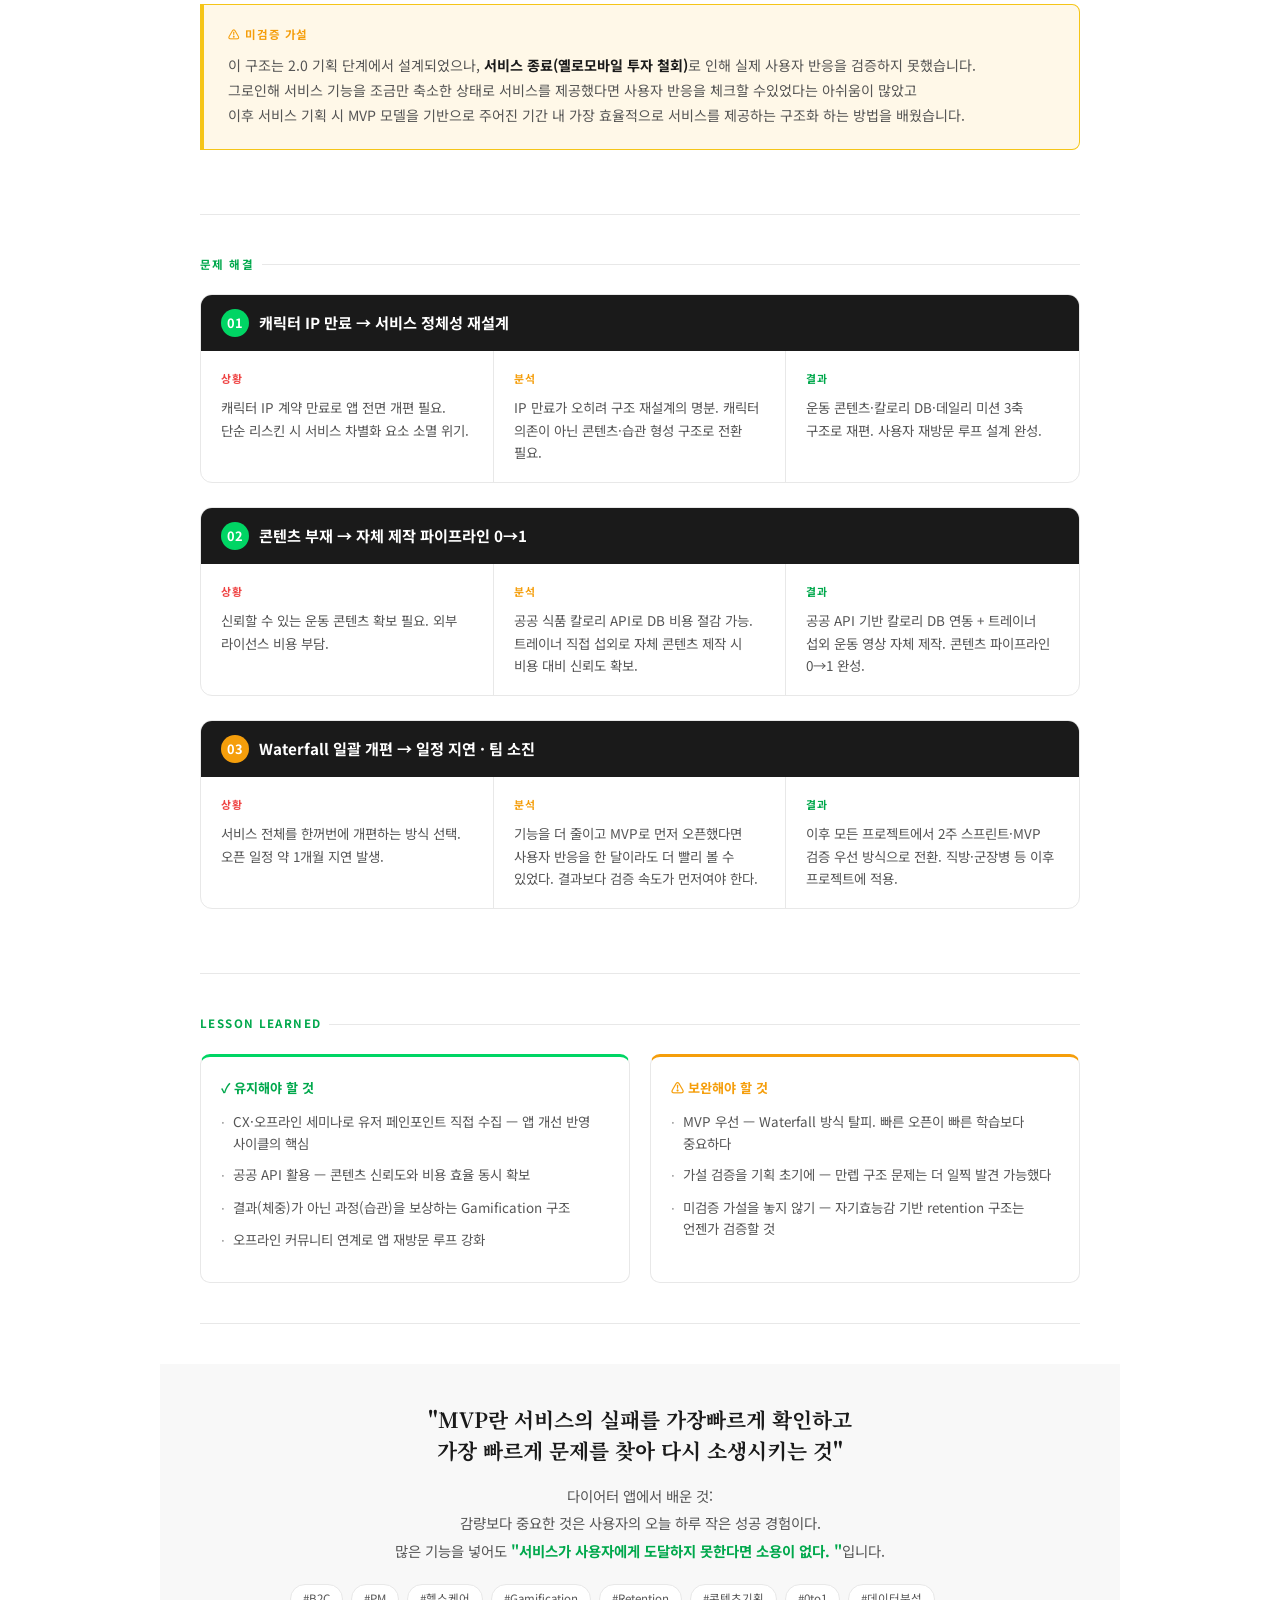
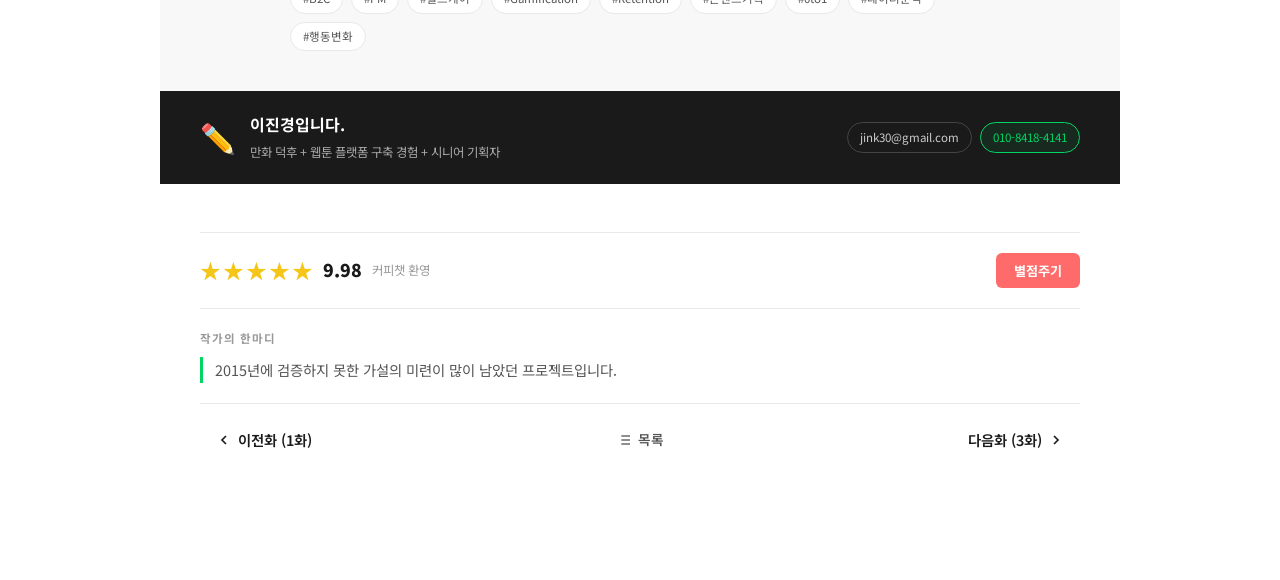
==== commit 928d27c7: "Add portfolio styles and works page - Created a new CSS file (style.css) for common styles including" ====
--- a/portfolio_dieter.html
+++ b/portfolio_dieter.html
@@ -545,7 +545,7 @@
       <span class="dot"></span>
       2화
     </div>
-    <h1 class="hero-title">다이어터<br>— 캐릭터는 사라졌지만, 사용자는 남아있었다</h1>
+    <h1 class="hero-title">다이어터<br>— 캐릭터가 사라진 웹툰기반 서비스 살리기</h1>
     <p class="hero-sub">말랑 · B2C 헬스케어 다이어트 앱 PM</p>
     <div class="hero-meta">
       <div class="meta-item">
@@ -625,7 +625,7 @@
 
     <div class="insight-box">
       체중 감량 앱의 이탈 원인은 "의지 부족"이 아니라 <strong>"구조의 문제"</strong>다.<br>
-      체중 1kg 감량보다, "이번 주 샐러드 3번 먹었다"는 작은 성공의 누적이 커뮤니티 응원과 결합할 때 더 긴 retention을 만든다.
+      체중 1kg 감량보다, "이번 주 샐러드 3번 먹었다"는 작은 성공의 누적과 커뮤니티 응원과 결합한 Growth Loop를 만들다
     </div>
   </section>
 
@@ -647,8 +647,9 @@
 
     <div class="unverified-box">
       <div class="unverified-label">⚠ 미검증 가설</div>
-      <p>이 구조는 2.0 기획 단계에서 설계되었으나, <strong>서비스 종료(옐로모바일 투자 철회)</strong>로 인해 실제 사용자 반응을 검증하지 못했다.<br><br>
-      단, 이 가설이 지금도 유효하다고 생각한다. 체중 감량 앱의 이탈 원인이 "의지 부족"이 아니라 "구조의 문제"라는 판단은 변하지 않았다. 그리고 이건 단순한 이론이 아니다 — <strong>나는 40kg을 직접 감량했고, 요요도 겪었다.</strong> 뺄 때 앱이 재밌었고, 정체기가 오자 앱부터 지웠다.</p>
+      <p>이 구조는 2.0 기획 단계에서 설계되었으나, <strong>서비스 종료(옐로모바일 투자 철회)</strong>로 인해 실제 사용자 반응을 검증하지 못했습니다.<br>
+      그로인해 서비스 기능을 조금만 축소한 상태로 서비스를 제공했다면 사용자 반응을 체크할 수있었다는 아쉬움이 많았고 <br>
+      이후 서비스 기획 시 MVP 모델을 기반으로 주어진 기간 내 가장 효율적으로 서비스를 제공하는 구조화 하는 방법을 배웠습니다.  </p>
     </div>
   </section>
 
@@ -744,13 +745,13 @@
   <div class="connect-section">
     <div class="connect-box">
       <div class="connect-title">
-        "체중 감량 앱의 이탈은 의지 부족이 아니라 구조의 문제다"
+        "MVP란 서비스의 실패를 가장빠르게 확인하고 <br> 가장 빠르게 문제를 찾아 다시 소생시키는 것"
       </div>
       <p>
-        다이어터 앱에서 배운 것: 사용자는 목표(체중감량)를 원하지 않는다. 오늘 하루 작은 성공 경험을 원한다.<br><br>
-        칼로리 DB + 데일리 미션 + 기록 루프가 이 구조를 만들려던 방법이었다.<br>
-        그리고 <strong>소프트웨어만으로는 헬스케어 서비스의 진짜 우위를 점령하기 어렵다</strong>는 걸 그때 처음 확신했다.<br>
-        디바이스와 연동된 혈당·혈압 데이터가 있어야 한다는 생각도 그때부터였다.
+        다이어터 앱에서 배운 것: 
+        <br>감량보다 중요한 것은 사용자의 오늘 하루 작은 성공 경험이다.<br>
+        많은 기능을 넣어도 <strong>"서비스가 사용자에게 도달하지 못한다면 소용이 없다. "</strong>입니다.<br>
+ 
       </p>
       <div class="tags">
         <span class="tag">#B2C</span>
@@ -795,7 +796,7 @@
           <span class="star">★</span><span class="star">★</span><span class="star">★</span>
         </div>
         <div class="rating-num">9.98</div>
-        <div class="rating-count">면접관 참여 대기중</div>
+        <div class="rating-count">커피챗 환영</div>
       </div>
       <button class="rating-btn">별점주기</button>
     </div>
@@ -804,7 +805,7 @@
     <div class="author-comment">
       <div class="author-comment-label">작가의 한마디</div>
       <div class="author-comment-text">
-        2015년에 검증하지 못한 가설이 있다. 체중이 아니라 행동을 보상하면 retention이 달라진다는 것. 아직도 그 답을 찾고 있다.
+        2015년에 검증하지 못한 가설의 미련이 많이 남았던 프로젝트입니다.
       </div>
     </div>
 
